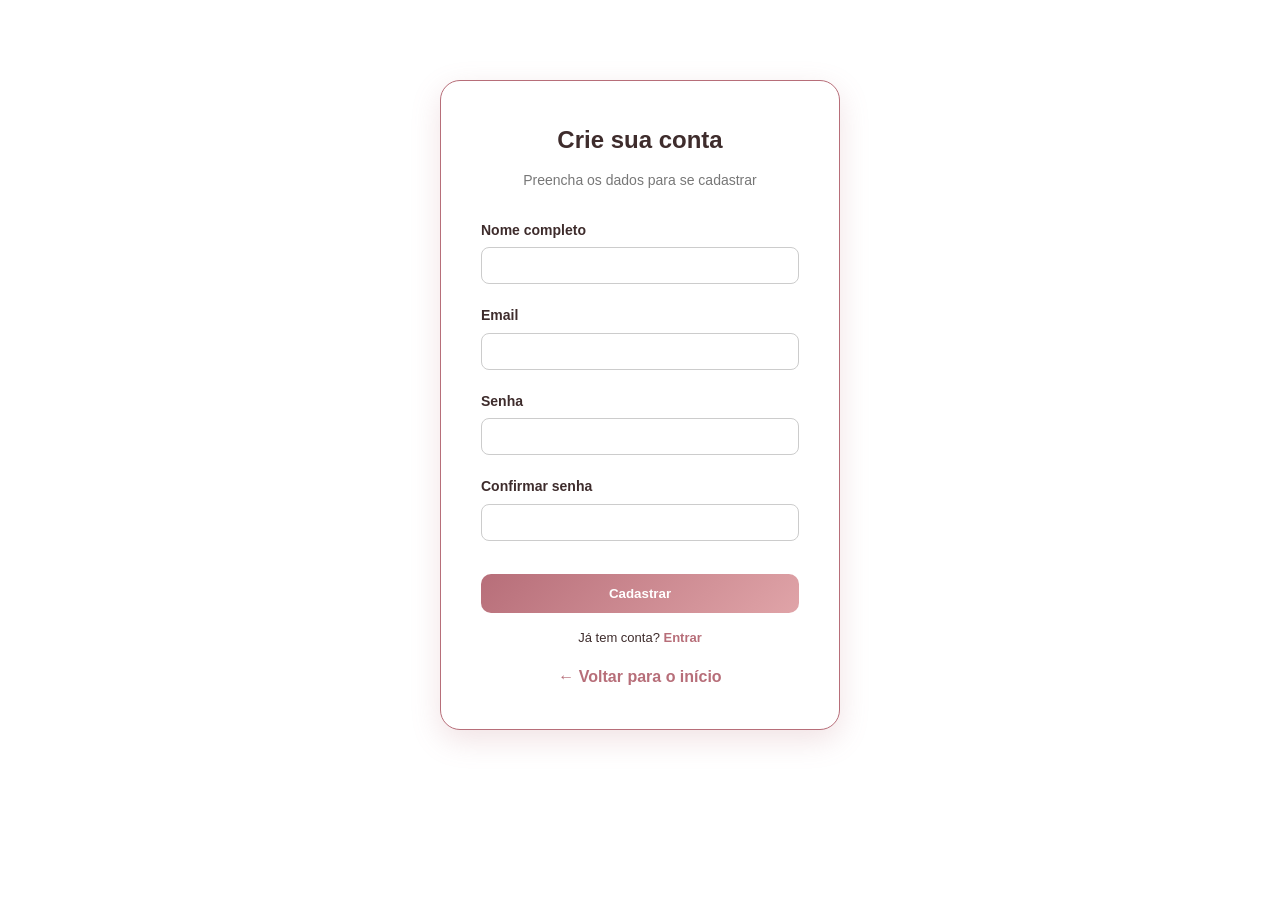
==== cadastro.html @ 3c3506c3 "criação d tela de login e cadastro" ====
<!doctype html>
<html lang="pt-BR">
  <head>
    <meta charset="UTF-8" />
    <title>Cadastro</title>
    <link rel="stylesheet" href="style.css" />
  </head>

  <body>
    <div class="login-container">
      <div class="login-box">
        <h2>Crie sua conta</h2>
        <p class="login-subtitle">Preencha os dados para se cadastrar</p>

        <form>
          <div class="input-group">
            <label>Nome completo</label>
            <input type="text" />
          </div>

          <div class="input-group">
            <label>Email</label>
            <input type="email" />
          </div>

          <div class="input-group">
            <label>Senha</label>
            <input type="password" />
          </div>

          <div class="input-group">
            <label>Confirmar senha</label>
            <input type="password" />
          </div>

          <button class="btn-login">Cadastrar</button>
        </form>

        <div class="login-footer">
          Já tem conta? <a href="login.html">Entrar</a>
        </div>
        <a href="index.html" class="link-voltar">← Voltar para o início</a>
      </div>
    </div>
  </body>
</html>
---- style.css ----
/* INDEX */

* {
  margin: 0;
  padding: 0;
  box-sizing: border-box;
  font-family: "Inter", sans-serif;
}

body {
  background-color: #ffffff;
  color: #3e2c2c;
  line-height: 1.6;
}

.main-header {
  background-color: #3e2c2c;
  border-bottom: 1px solid #26272b;
  padding: 15px 50px;
  position: sticky;
  top: 0;
  z-index: 1000;
}

.section-label {
  font-size: 14px;
  font-weight: 700;
  color: #3e2c2c;
  text-transform: uppercase;
  margin-bottom: 15px;
  letter-spacing: 1px;

  text-align: center; /* 👈 centraliza */
}

.header-content {
  max-width: 1400px;
  margin: 0 auto;
  display: flex;
  align-items: center;
  justify-content: space-between;
  gap: 30px;
}

.logo-img {
  width: 150px;
  height: auto;
}

.search-container {
  flex: 1;
  max-width: 500px;
  display: flex;
  background: #ffffff;
  border-radius: 10px;
  padding: 4px 10px;
  border: 1px solid #ffffff;
}

.search-input {
  background: #ffffff;
  border: none;
  color: #3e2c2c;
  flex: 1;
  padding: 8px 12px;
  outline: none;
  font-size: 14px;
}

.search-input::placeholder {
  color: #4d4d4d;
}

.search-btn {
  background: linear-gradient(135deg, #b76e79, #e0a4a8);
  border: none;
  color: white;
  border-radius: 8px;
  width: 36px;
  height: 36px;
  cursor: pointer;
  display: flex;
  align-items: center;
  justify-content: center;
}

.header-nav {
  display: flex;
  align-items: center;
  gap: 24px;
}

.nav-link {
  color: #ffffff;
  text-decoration: none;
  font-weight: bold;
  font-size: 14px;
  display: flex;
  align-items: center;
  gap: 8px;
}

.profile-btn {
  background: linear-gradient(135deg, #b76e79, #e0a4a8);
  color: white;
  border: none;
  padding: 10px 18px;
  border-radius: 10px;
  margin-left: 20px;
  font-weight: bold;
  cursor: pointer;
  display: flex;
  align-items: center;
  gap: 10px;
}

.profile-img {
  width: 15px;
  height: 15px;
  border-radius: 50%;
  object-fit: cover;
}

.nav-icon {
  width: 20px;
  height: 20px;
}

.dashboard-container {
  max-width: 1400px;
  margin: 0 auto;
  padding: 40px 50px;
}

/* WELCOME */
.welcome-area {
  display: flex;
  justify-content: center;
  align-items: center;
  text-align: center;
  padding: 40px 20px 20px;
}

.welcome-text h1 {
  display: flex;
  flex-direction: column;
  align-items: center;
}

/* TEXTO DESTACADO */
.user-name {
  background: linear-gradient(135deg, #b76e79, #e0a4a8);
  background-clip: text;
  -webkit-background-clip: text;
  -webkit-text-fill-color: transparent;
  font-weight: 700;
  font-size: 28px;
}

/* LINHA */
.divider {
  width: 85%;
  height: 1px;
  margin: 15px auto;
  background: linear-gradient(
    to right,
    transparent,
    rgba(183, 110, 121, 0.6),
    transparent
  );
}

/* GRID */
.grid-layout {
  display: grid;
  grid-template-columns: repeat(auto-fill, minmax(210px, 1fr));
  gap: 16px;
  margin-top: 10px;
}

.servico-card {
  background: #ffffff;
  border: 1px solid #b76e79;
  border-radius: 16px;
  padding: 8px;
  transition: 0.2s;
}

.servico-card:hover {
  transform: translateY(-5px);
}

.card-thumb {
  position: relative;
  height: 150px;
  border-radius: 12px;
  overflow: hidden;
}

.card-thumb img {
  width: 100%;
  height: 100%;
  object-fit: cover;
}

.card-info {
  padding: 12px 4px;
}

.card-info h4 {
  font-size: 18px;
}

.card-info p {
  font-size: 14px;
  color: #000000;
  margin: 4px 0 12px;
}

.btn-action-full {
  width: 100%;
  background: linear-gradient(135deg, #b76e79, #e0a4a8);
  color: white;
  border: none;
  padding: 10px;
  border-radius: 10px;
  cursor: pointer;
  font-weight: 600;
  box-shadow: 0 0 10px rgba(183, 110, 121, 0.4);
}

.btn-action-full:hover {
  transform: scale(1.05);
  box-shadow: 0 0 20px rgba(183, 110, 121, 0.7);
}

/* BOTÃO LOGIN */
.btn-login-main {
  background: linear-gradient(135deg, #b76e79, #e0a4a8);
  color: white;
  border: none;
  padding: 12px 16px;
  border-radius: 10px;
  margin-top: 10px;
  cursor: pointer;
  width: 100%;
}

/*BOTÃO VOLTAR*/
.link-voltar {
  display: block;
  margin-top: 15px;
  text-align: center;
  color: #b76e79;
  text-decoration: none;
  font-weight: 600;
  transition: 0.2s;
}

.link-voltar:hover {
  text-decoration: underline;
  opacity: 0.8;
}

/* CONTATO */
.contact-section {
  padding: 30px 20px;
}

.contact-container {
  display: grid;
  grid-template-columns: repeat(auto-fit, minmax(220px, 1fr));
  gap: 20px;
}

.contact-item {
  background: #fff0f5;
  border: 1px solid #b76e79;
  border-radius: 16px;
  padding: 20px;
  text-align: center;
  transition: 0.3s;
}

.contact-item:hover {
  transform: translateY(-5px);
  box-shadow: 0 8px 20px rgba(183, 110, 121, 0.2);
}

.contact-item h4 {
  color: #b76e79;
  margin-bottom: 8px;
}

.contact-item p {
  font-size: 14px;
}

/* LÓGICA DE LOGIN */
.logged-in-only {
  display: none !important;
}

body.user-logged .logged-in-only {
  display: flex !important;
}

body.user-logged .logged-out-only {
  display: none !important;
}

/* RODAPÉ */
.main-footer {
  background: #3e2c2c;
  padding: 20px;
  text-align: center;
  color: #ffffff;
}

/* TELA DE LOGIN E CADASTRO*/

.login-container {
  display: flex;
  justify-content: center;
  align-items: center;
  min-height: calc(100vh - 90px);
  padding: 40px 20px;
}

.login-box {
  background: #ffffff;
  border: 1px solid #b76e79;
  border-radius: 20px;
  padding: 40px;
  width: 100%;
  max-width: 400px;
  box-shadow: 0 10px 30px rgba(183, 110, 121, 0.2);
  text-align: center;
}

.login-box h2 {
  color: #3e2c2c;
  margin-bottom: 10px;
}

.login-subtitle {
  font-size: 14px;
  color: #777;
  margin-bottom: 25px;
}

.input-group {
  text-align: left;
  margin-bottom: 18px;
}

.input-group label {
  font-size: 14px;
  font-weight: 600;
  color: #3e2c2c;
}

.input-group input {
  width: 100%;
  padding: 10px;
  margin-top: 5px;
  border-radius: 8px;
  border: 1px solid #ccc;
  outline: none;
  transition: 0.2s;
}

.input-group input:focus {
  border-color: #b76e79;
  box-shadow: 0 0 5px rgba(183, 110, 121, 0.4);
}

.btn-login {
  width: 100%;
  margin-top: 15px;
  background: linear-gradient(135deg, #b76e79, #e0a4a8);
  color: white;
  border: none;
  padding: 12px;
  border-radius: 10px;
  cursor: pointer;
  font-weight: 600;
  transition: 0.3s;
}

.btn-login:hover {
  transform: scale(1.03);
  box-shadow: 0 0 15px rgba(183, 110, 121, 0.5);
}

.login-footer {
  margin-top: 15px;
  font-size: 13px;
}

.login-footer a {
  color: #b76e79;
  text-decoration: none;
  font-weight: bold;
}
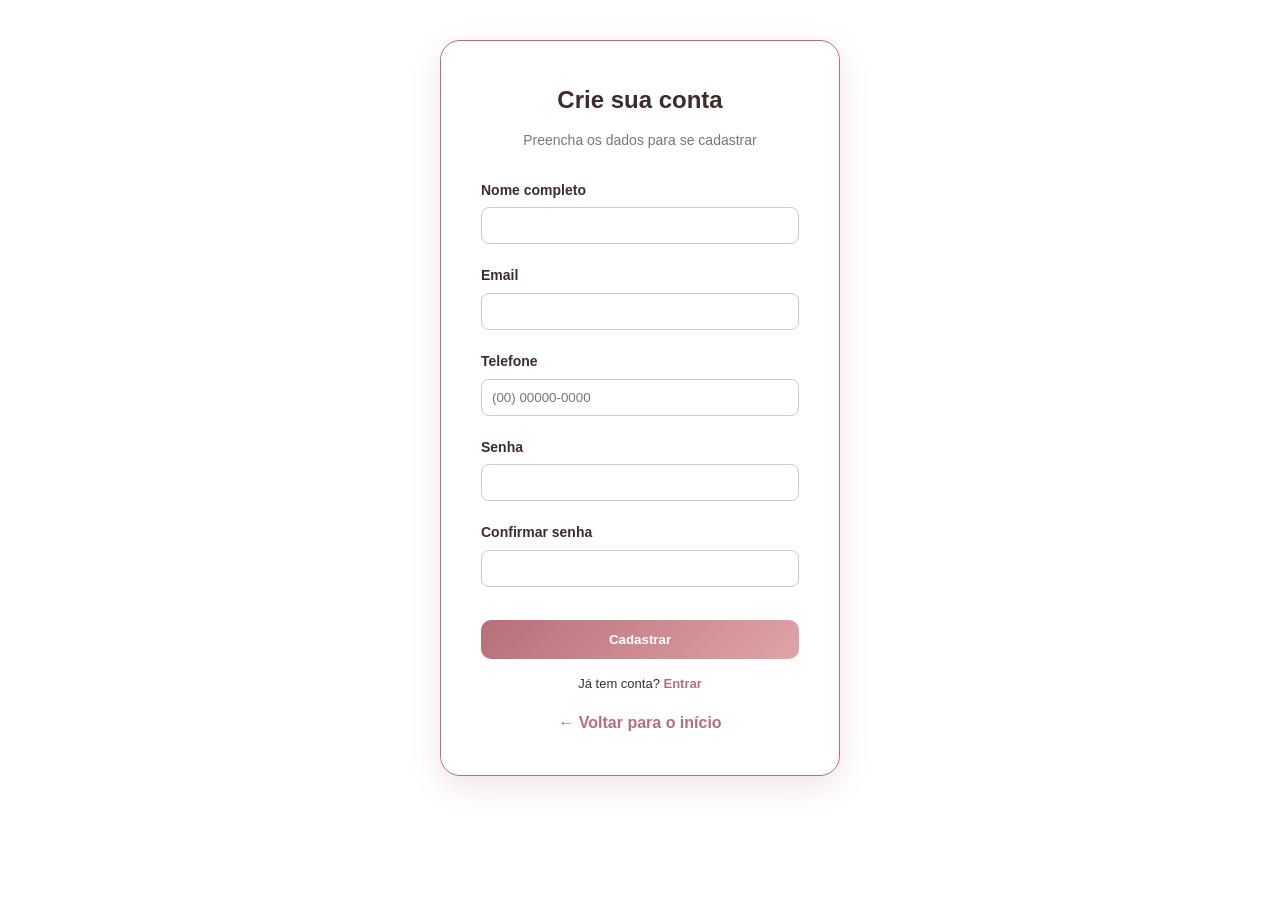
==== commit fa4863ce: "save: salvando progresso do cadastro antes do merge" ====
--- a/cadastro.html
+++ b/cadastro.html
@@ -12,28 +12,33 @@
         <h2>Crie sua conta</h2>
         <p class="login-subtitle">Preencha os dados para se cadastrar</p>
 
-        <form>
+       <form id="formCadastro">
           <div class="input-group">
-            <label>Nome completo</label>
-            <input type="text" />
+            <label for="nome">Nome completo</label>
+            <input type="text" id="nome" required />
           </div>
 
           <div class="input-group">
-            <label>Email</label>
-            <input type="email" />
+            <label for="email">Email</label>
+            <input type="email" id="email" required />
           </div>
 
           <div class="input-group">
-            <label>Senha</label>
-            <input type="password" />
+            <label for="telefone">Telefone</label>
+            <input type="tel" id="telefone" maxlength="11" placeholder="(00) 00000-0000" required />
           </div>
 
           <div class="input-group">
-            <label>Confirmar senha</label>
-            <input type="password" />
+            <label for="senha">Senha</label>
+            <input type="password" id="senha" required />
           </div>
 
-          <button class="btn-login">Cadastrar</button>
+          <div class="input-group">
+            <label for="confirmarSenha">Confirmar senha</label>
+            <input type="password" id="confirmarSenha" required />
+          </div>
+
+          <button type="submit" class="btn-login">Cadastrar</button>
         </form>
 
         <div class="login-footer">
@@ -42,5 +47,6 @@
         <a href="index.html" class="link-voltar">← Voltar para o início</a>
       </div>
     </div>
+    <script src="js/cadastro.js"></script>
   </body>
 </html>
